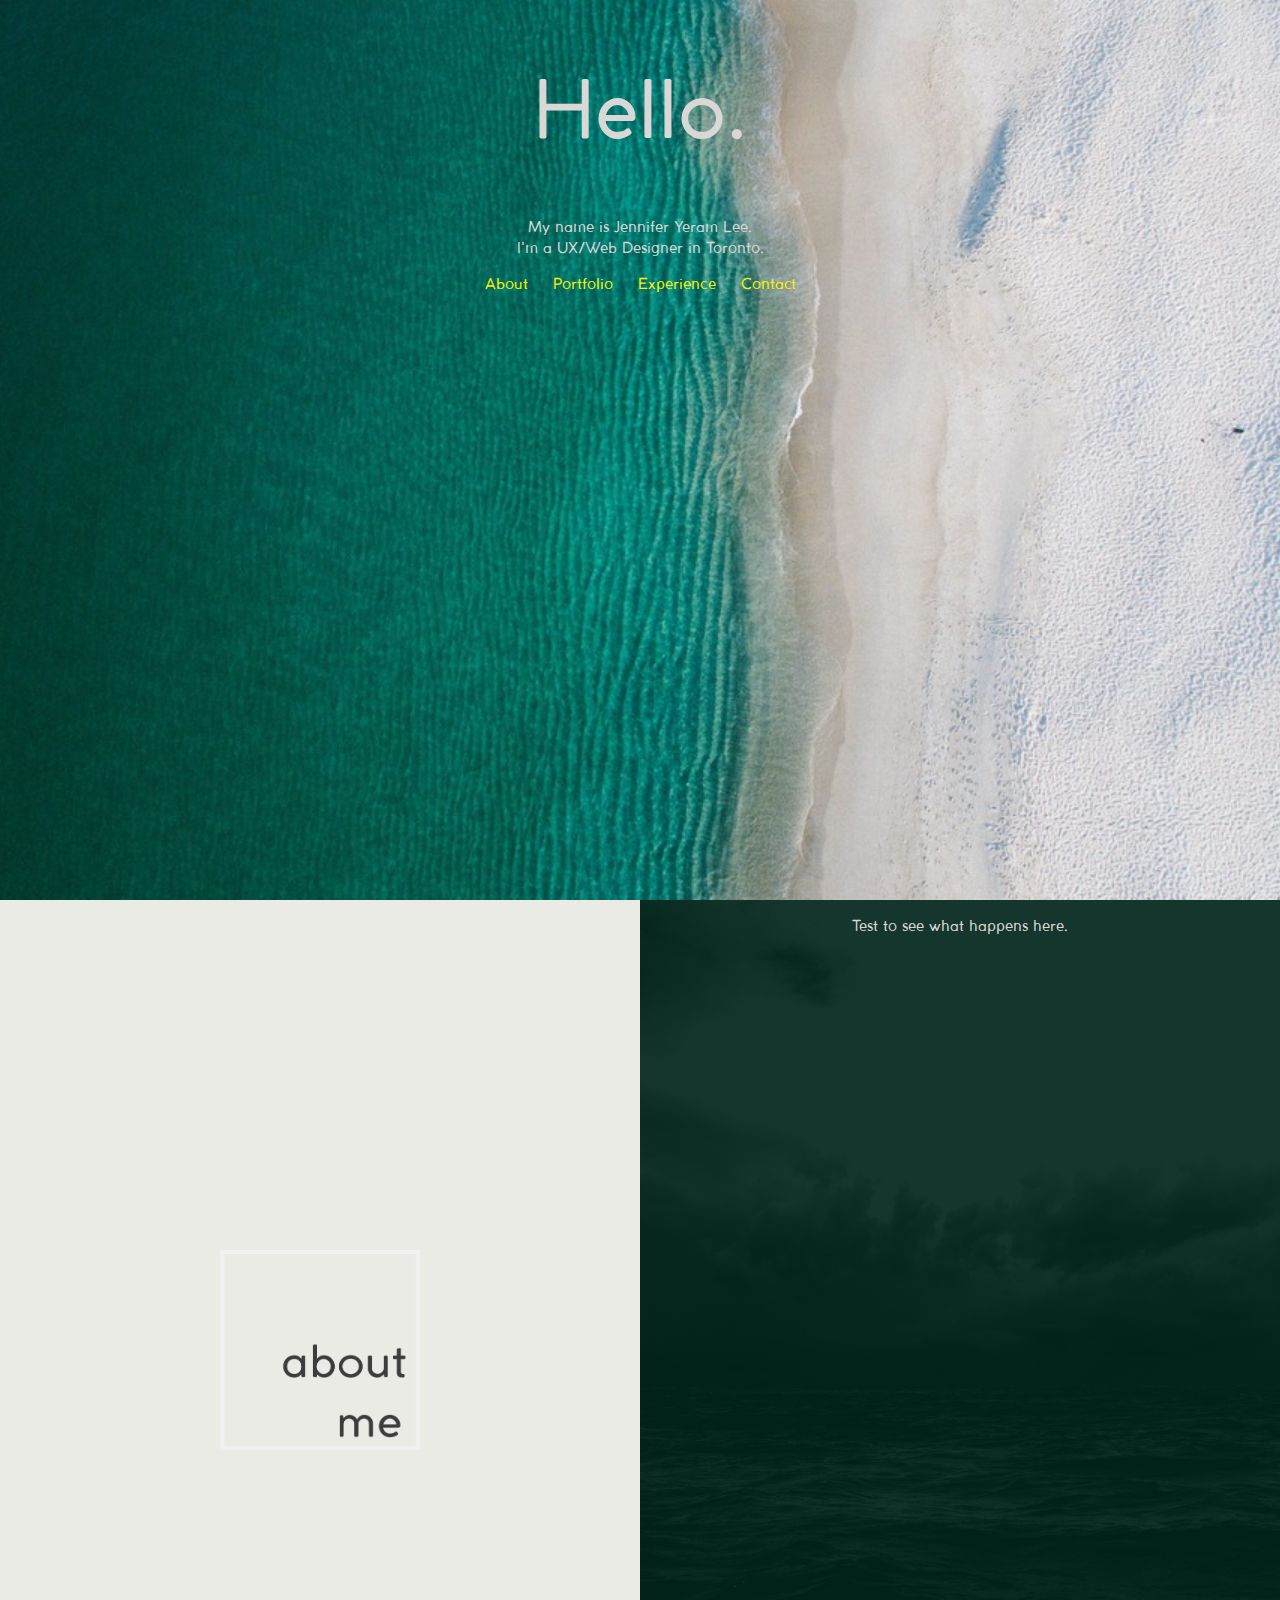
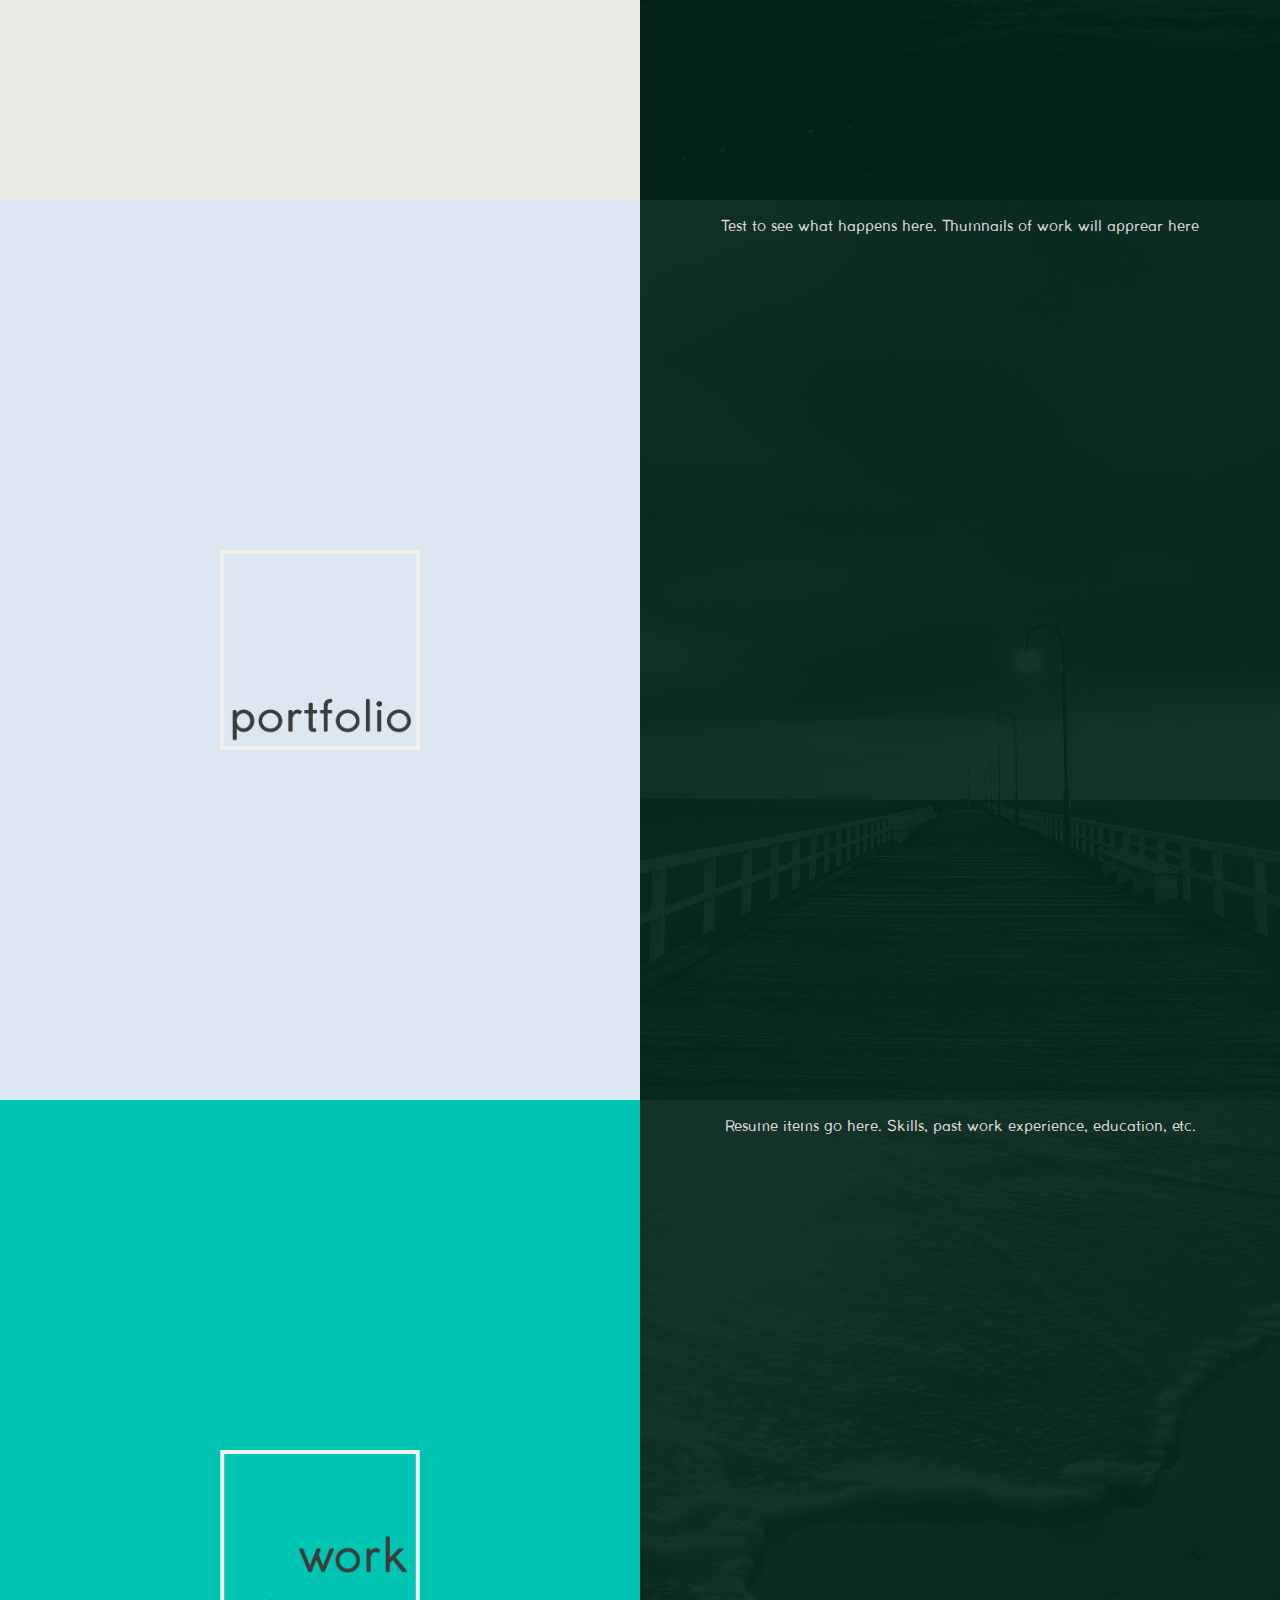
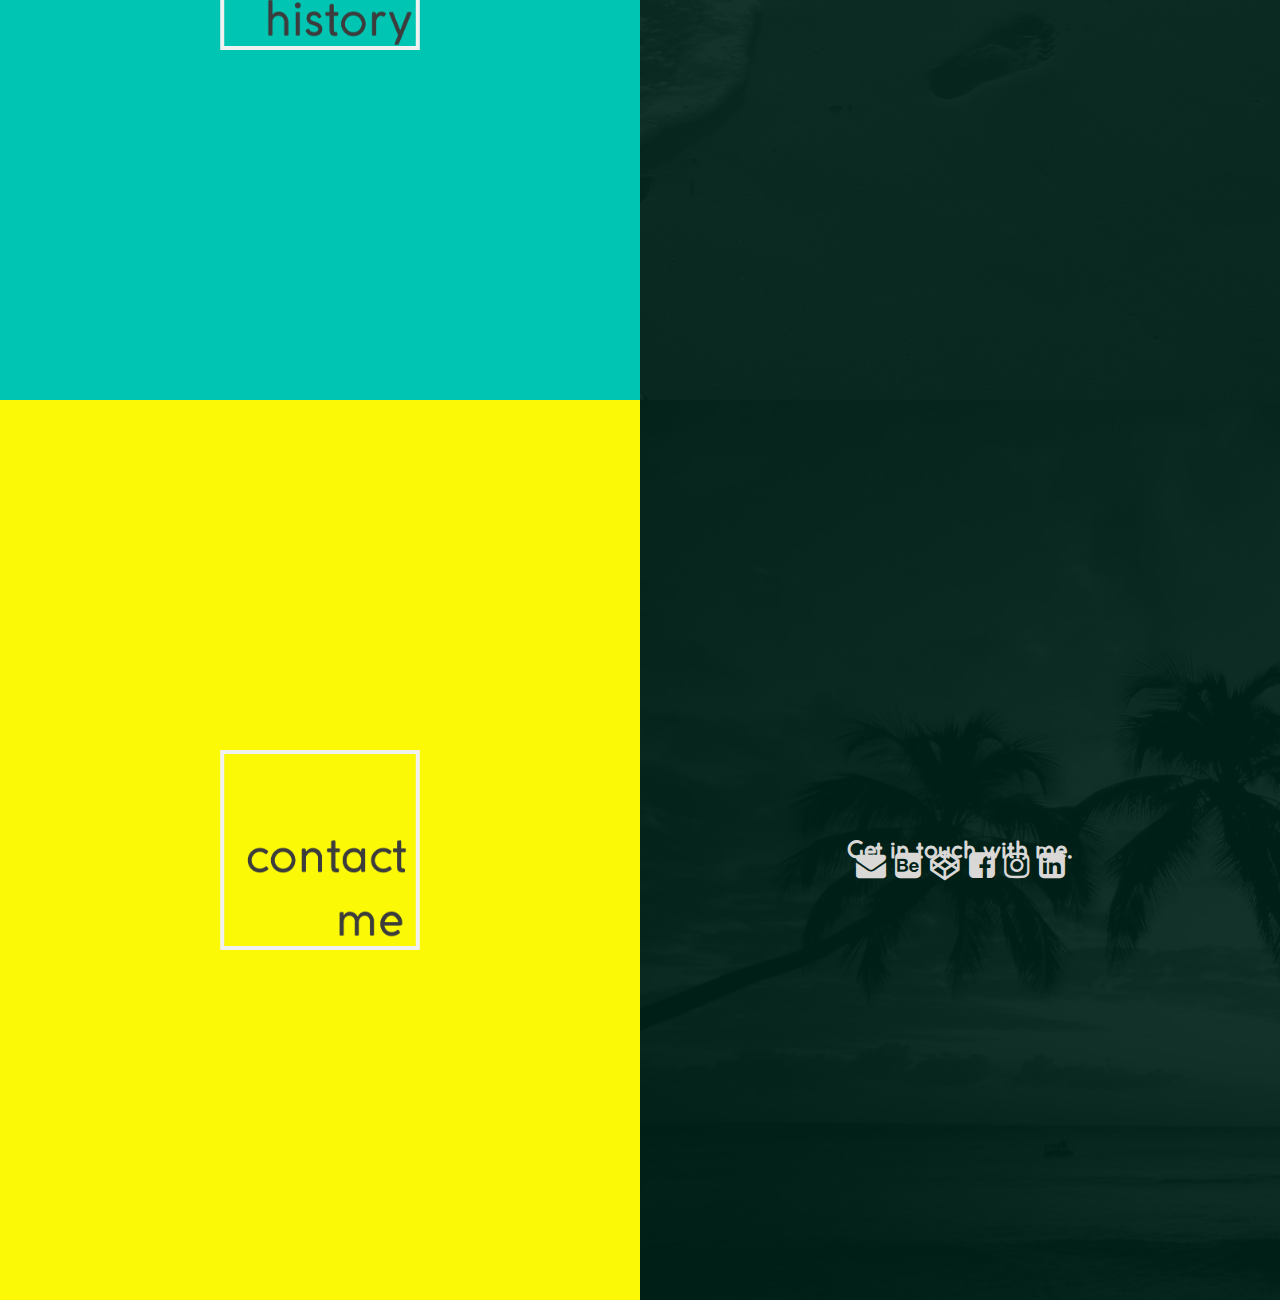
==== index.html @ c5062e8e "Merge pull request #1 from jenniferyrlee/update_header_text" ====
<!DOCTYPE html>
<html>
<head>
  <meta charset="utf-8">
  <title>Jennifer Y Lee</title>
  <link rel="stylesheet" type="text/css" href="CSS/pwcss.css">
  <link rel="stylesheet" href="https://cdnjs.cloudflare.com/ajax/libs/font-awesome/4.6.3/css/font-awesome.min.css">
</head>


<body>

<div id="mainscreen">
  <header>
    <div id="intro">
      <h1>Hello.</h1>
      <p> My name is Jennifer Yeram Lee.<br>
          I'm a UX/Web Designer in Toronto.</p>
    </div>
  </header>

  <nav id="main-nav">
   	<a href="#about-me">About</a>
   	<a href="#portfolio">Portfolio</a>
  	<a href="#experience">Experience</a>
  	<a href="#contact">Contact</a>
	</nav>
</div>



<div id="about-me">
	<div id="about-me-left">
    <div id="about-me-elements">
      <img id="aboutmetext" src="images/aboutme-text.png" alt="About Me">
      <!-- <img id="myprofile" src="images/test1.png" alt="My Profile Picture"> -->
    </div>
  </div>

  <div id="about-me-right">
    <p>Test to see what happens here.</p>
  </div>
</div>



<div id="portfolio">
	<div id="portfolio-left">
    <img id="portfoliotext" src="images/portfolio-text.png" alt="Portfolio">
  </div>

  <div id="portfolio-right">
    <p>Test to see what happens here. Thumnails of work will apprear here</p>
  </div>
</div>

<div id="experience">
  <div id="experience-left">
    <img id="experiencetext" src="images/experience-text.png" alt="Experience and Education">
  </div>

  <div id="experience-right">
    <p>Resume items go here. Skills, past work experience, education, etc.</p>
  </div>
</div>

<div id="contact">
	<div id="contact-left">
    <img id="contactmetext" src="images/contactme-text.png" alt="Get in touch with me.">
  </div>

  <div id="contact-right">
    <h2>Get in touch with me.</h2>
    <div id="contact-icons">
      <i class="fa fa-envelope"></i>
      <i class="fa fa-behance-square"></i>
      <i class="fa fa-codepen"></i>
      <i class="fa fa-facebook-square"></i>
      <i class="fa fa-instagram"></i>
      <i class="fa fa-linkedin-square"></i>
    </div>
  </div>
</div>



<footer>
</footer>




</body>

</html>
---- CSS/pwcss.css ----
@font-face {
font-family: "Coco Gothic Regular";
src: url("fonts/Coco-Gothic/Coco\ Gothic\ Regular.ttf") format("truetype");
font-weight: normal;
font-style: normal;
}


html {
  background-color: #003326;
  font-family: "Coco Gothic Regular", sans-serif;
  color: #d9d8d6;
  font-weight: normal;
  text-align: center;
  font-size: 15px;
}

html,body{ margin:0; padding:0; height:100%; width:100%; }


header h1 {
  font-size: 80px;
  font-weight: normal;
  color: #d9d8d6;
}

header p {
  color: #d9d8d6;
}



#mainscreen {
  height:100%;
  width:100%;
  overflow:hidden; /* or overflow:auto; if you want scrollbars */
  background-image: url("../images/aus.jpg");
  background-color: #DBDED7;
  background-position: bottom;
  background-size: cover;
}

#about-me {
  height:100%;
  width:100%;
  overflow:hidden; /* or overflow:auto; if you want scrollbars */
}

#portfolio {
  height:100%;
  width:100%;
  overflow:hidden; /* or overflow:auto; if you want scrollbars */
}

#experience {
  height:100%;
  width:100%;
  overflow:hidden; /* or overflow:auto; if you want scrollbars */
}

#contact {
  height:100%;
  width:100%;
  overflow:hidden; /* or overflow:auto; if you want scrollbars */
}


/*navigation bar*/
.main-nav{
padding-top: 10px;
}

a {
    color: #f7f304;
    text-decoration: none;
    padding: 10px;
}

a:hover {
     color: #f7f304;
     text-decoration:none;
     text-shadow: 2px 2px 5px #FFF;
     cursor:pointer;
}
/*end navigatin bar*/


#about-me-left {
  float: left;
  height:100%;
  width: 50%;
  vertical-align: middle;
  text-align: center;
  background-color: #EBEBE6;
  position: relative;
}

#about-me-left h1 {
  vertical-align: middle;
  text-align: center;
  margin-top: 35%;
}


#aboutmetext {
  width:200px;
  height:200px;
  top:50%;
  left:50%;
  margin-top:-100px;
  margin-left:-100px;
  position:absolute;
}


#about-me-right {
  float: right;
  height:100%;
  width: 50%;
  vertical-align: middle;
  background-image: url("../images/waterandclouds-dark.png");
  background-size: cover;
  background-position: center;

}

#portfolio-left {
  float: left;
  height:100%;
  width: 50%;
  vertical-align: middle;
  text-align: center;
  background-color: #DCE7F1;
  position: relative;
}

#portfoliotext {
  width:200px;
  height:200px;
  position: absolute;
  top:50%;
  left:50%;
  margin-top: -100px;
  margin-left:-100px;
}

#portfolio-right {
  float: right;
  height:100%;
  width: 50%;
  vertical-align: middle;
  background-image: url("../images/walk-dark.png");
  background-size: cover;
  background-position: center;
}

#experience-left {
  float: left;
  height:100%;
  width: 50%;
  vertical-align: middle;
  text-align: center;
  background-color: #00C5B3;
  position: relative;
}

#experiencetext {
  width:200px;
  height:200px;
  position: absolute;
  top:50%;
  left:50%;
  margin-top: -100px;
  margin-left:-100px;
}

#experience-right {
  float: right;
  height:100%;
  width: 50%;
  vertical-align: middle;
  background-image: url("../images/footprint-dark.png");
  background-size: cover;
  background-position: center;
}


#contact-left {
  float: left;
  height:100%;
  width: 50%;
  vertical-align: middle;
  text-align: center;
  background-color: #FBF906;
  position: relative;
}


#contactmetext {
  width:200px;
  height:200px;
  position: absolute;
  top:50%;
  left:50%;
  margin-top: -100px;
  margin-left:-100px;
}


#contact-right {
  float: right;
  height:100%;
  width: 50%;
  text-align: center;
  display: flex;
  align-items: center;
  justify-content: center;
  background-image: url("../images/palmtrees-dark.png");
  background-size: cover;
}


#contact-icons {
  font-size:30px;
  position: absolute;
  margin-top: 30px;
}


/* Wave Picture Theme: Color Palette: #AEEBF9, #CCF2F0, #F8FCE2, #FCE5CD, #FEC593, #DCDEFB*/

ul#contactinfo{
  list-style-type: none;
}




/*light beige/grey
#d9d8d6

Teal / green
#009081

baby grey blue
#9db5cb
#90a6c0

dark green

#003326
darker green
00251B

Yellow
#f7f304



After overlay
#004B35
#00C5B3
#DCE7F1
#EBEBE6
#FBF906


Off white
F1F1F1
*/
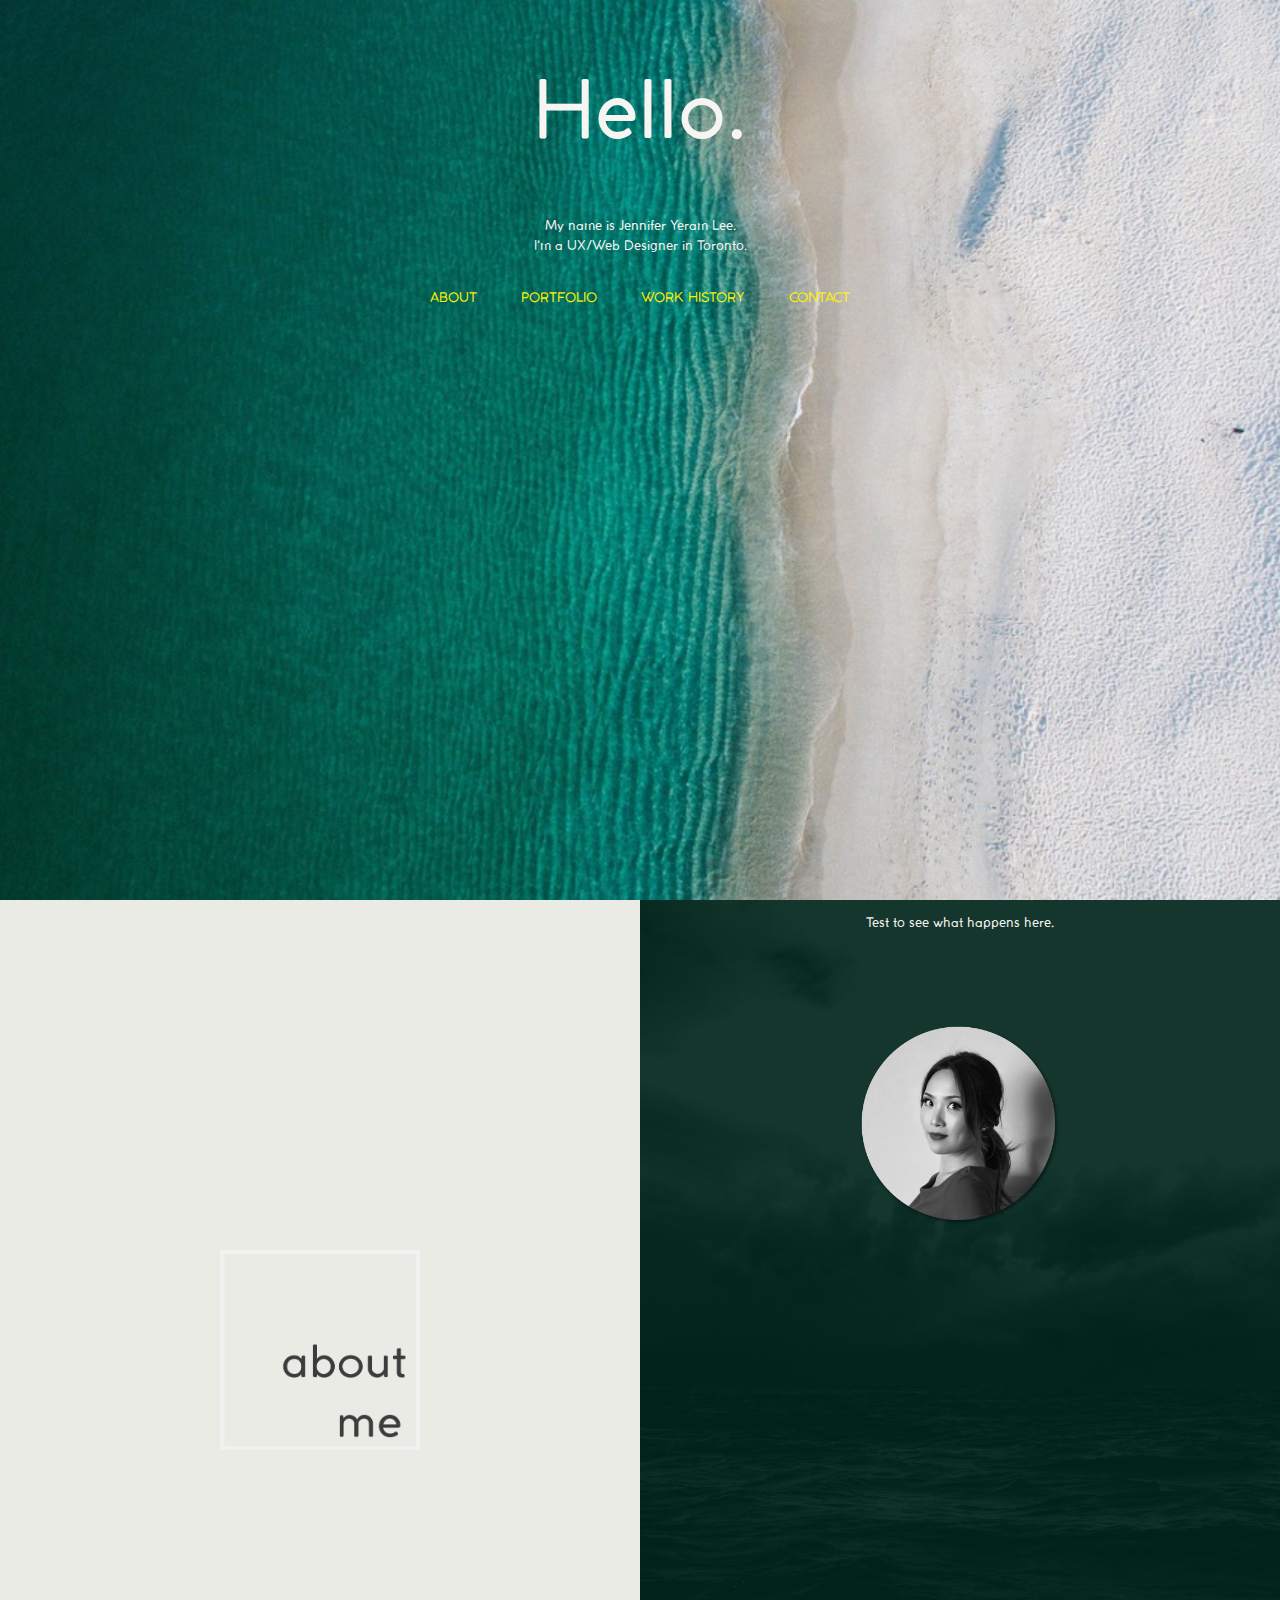
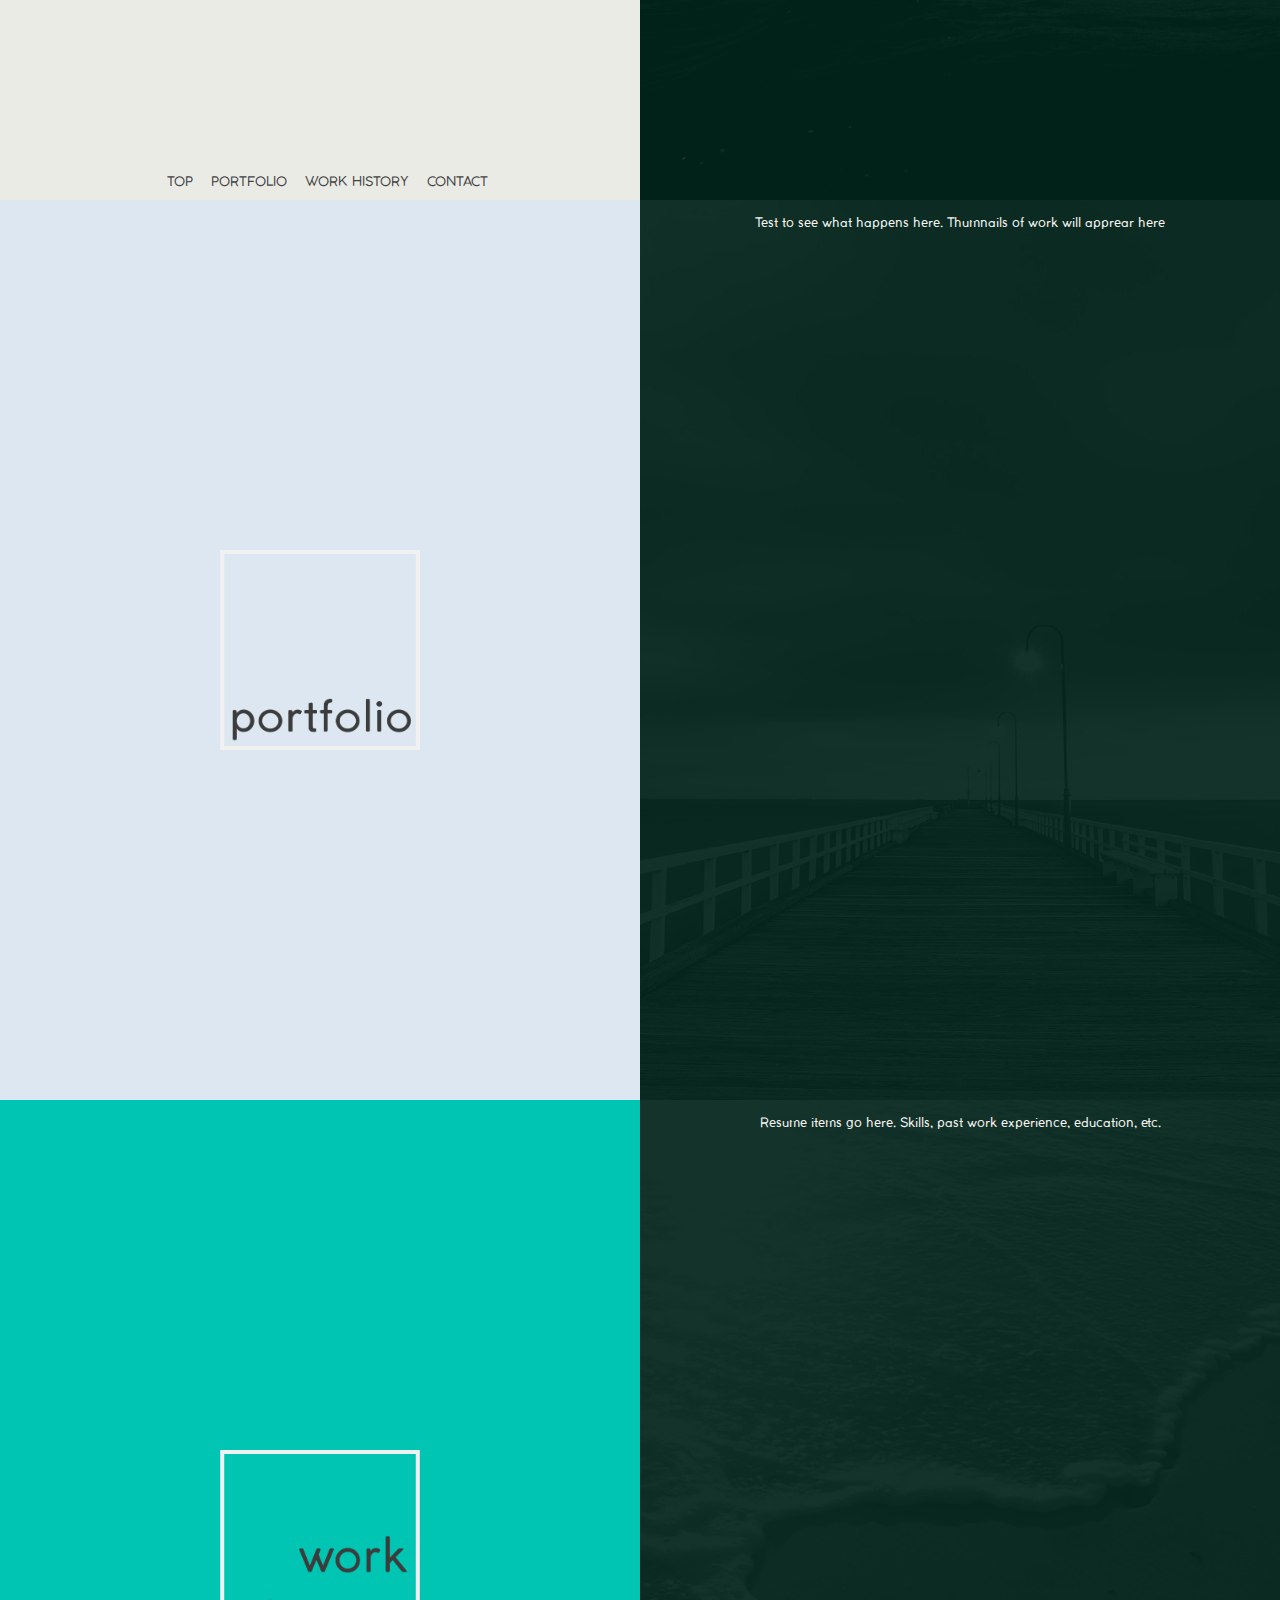
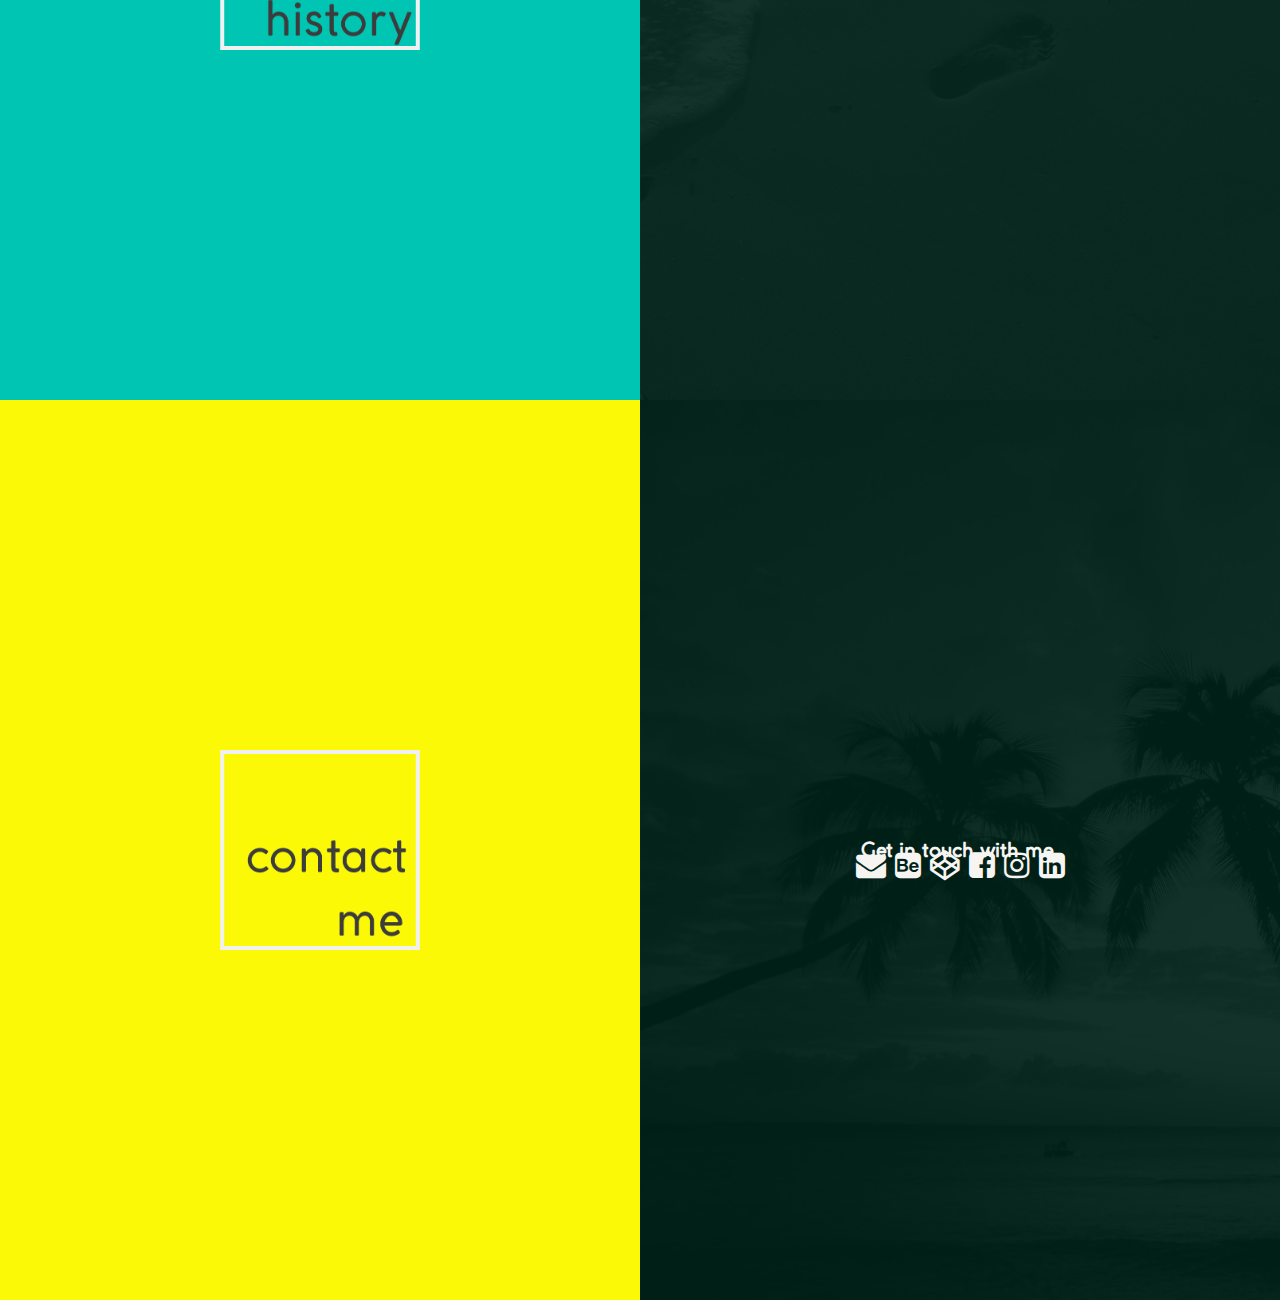
==== commit 599e2cce: "redesigned nabber and some other changes" ====
--- a/index.html
+++ b/index.html
@@ -19,11 +19,11 @@
     </div>
   </header>
 
-  <nav id="main-nav">
-   	<a href="#about-me">About</a>
-   	<a href="#portfolio">Portfolio</a>
-  	<a href="#experience">Experience</a>
-  	<a href="#contact">Contact</a>
+  <nav>
+   	<a class="main-nav" href="#about-me">ABOUT</a>
+   	<a class="main-nav" href="#portfolio">PORTFOLIO</a>
+  	<a class="main-nav" href="#experience">WORK HISTORY</a>
+  	<a class="main-nav" href="#contact">CONTACT</a>
 	</nav>
 </div>
 
@@ -31,14 +31,20 @@
 
 <div id="about-me">
 	<div id="about-me-left">
-    <div id="about-me-elements">
       <img id="aboutmetext" src="images/aboutme-text.png" alt="About Me">
-      <!-- <img id="myprofile" src="images/test1.png" alt="My Profile Picture"> -->
-    </div>
-  </div>
+      <nav class="second-nav">
+        <a class="bottom-nav" href="#mainscreen">TOP</a>
+        <a class="bottom-nav" href="#portfolio">PORTFOLIO</a>
+        <a class="bottom-nav" href="#experience">WORK HISTORY</a>
+        <a class="bottom-nav" href="#contact">CONTACT</a>
+      </nav>
+
+   </div>
+
 
   <div id="about-me-right">
     <p>Test to see what happens here.</p>
+    <img id="myprofile" src="images/me-1.png" alt="My Profile Picture">
   </div>
 </div>
 
--- a/CSS/pwcss.css
+++ b/CSS/pwcss.css
@@ -9,10 +9,10 @@
 html {
   background-color: #003326;
   font-family: "Coco Gothic Regular", sans-serif;
-  color: #d9d8d6;
+  color: #f7f5f2; /*#d9d8d6;*/
   font-weight: normal;
   text-align: center;
-  font-size: 15px;
+  font-size: 13px;
 }
 
 html,body{ margin:0; padding:0; height:100%; width:100%; }
@@ -21,11 +21,13 @@
 header h1 {
   font-size: 80px;
   font-weight: normal;
-  color: #d9d8d6;
+  color: #f7f5f2;
 }
 
 header p {
-  color: #d9d8d6;
+  color: #f7f5f2;
+  line-height: 1.5;
+
 }
 
 
@@ -66,23 +68,73 @@
 
 
 /*navigation bar*/
-.main-nav{
-padding-top: 10px;
-}
-
-a {
-    color: #f7f304;
+
+.main-nav {
+    color: #fff200;
     text-decoration: none;
-    padding: 10px;
-}
-
-a:hover {
-     color: #f7f304;
-     text-decoration:none;
-     text-shadow: 2px 2px 5px #FFF;
-     cursor:pointer;
-}
+    padding: 20px;
+    display:inline-block;
+}
+
+.main-nav:after {
+  content: '';
+  display: block;
+  margin: auto;
+  height: 3px;
+  width: 0px;
+  background: transparent;
+  transition: width 0.5s, background-color 0.5s;
+}
+
+.main-nav:hover:after {
+    width: 100%;
+    background: #fff200;
+    text-decoration:none;
+ /*    text-shadow: 2px 2px 5px #FFF;
+     cursor:pointer;*/
+}
+
 /*end navigatin bar*/
+
+
+
+
+/*Bottom navigation bar*/
+
+.second-nav {
+  display: block;
+  position: absolute;
+  bottom: 0;
+  left:25%;
+  }
+
+
+.bottom-nav {
+    color: #424242;
+    text-decoration: none;
+    padding: 7px;
+    display:inline-block;
+}
+
+
+.bottom-nav:after {
+  content: '';
+  display: block;
+  margin: auto;
+  height: 3px;
+  width: 0px;
+  background: transparent;
+  transition: width 0.5s, background-color 0.5s;
+}
+
+.bottom-nav:hover:after {
+    width: 100%;
+    background: #424242;
+    text-decoration:none;
+}
+
+/*End of Bottom Nav Bar*/
+
 
 
 #about-me-left {
@@ -93,12 +145,6 @@
   text-align: center;
   background-color: #EBEBE6;
   position: relative;
-}
-
-#about-me-left h1 {
-  vertical-align: middle;
-  text-align: center;
-  margin-top: 35%;
 }
 
 
@@ -121,8 +167,20 @@
   background-image: url("../images/waterandclouds-dark.png");
   background-size: cover;
   background-position: center;
-
-}
+  position: relative;
+
+}
+
+#myprofile {
+  width: 200px;
+  height: 200px;
+  position: absolute;
+  top:25%;
+  left:50%;
+  margin-top: -100px;
+  margin-left:-100px;
+}
+
 
 #portfolio-left {
   float: left;
@@ -149,6 +207,7 @@
   height:100%;
   width: 50%;
   vertical-align: middle;
+  background-color:#EBEBE6;
   background-image: url("../images/walk-dark.png");
   background-size: cover;
   background-position: center;
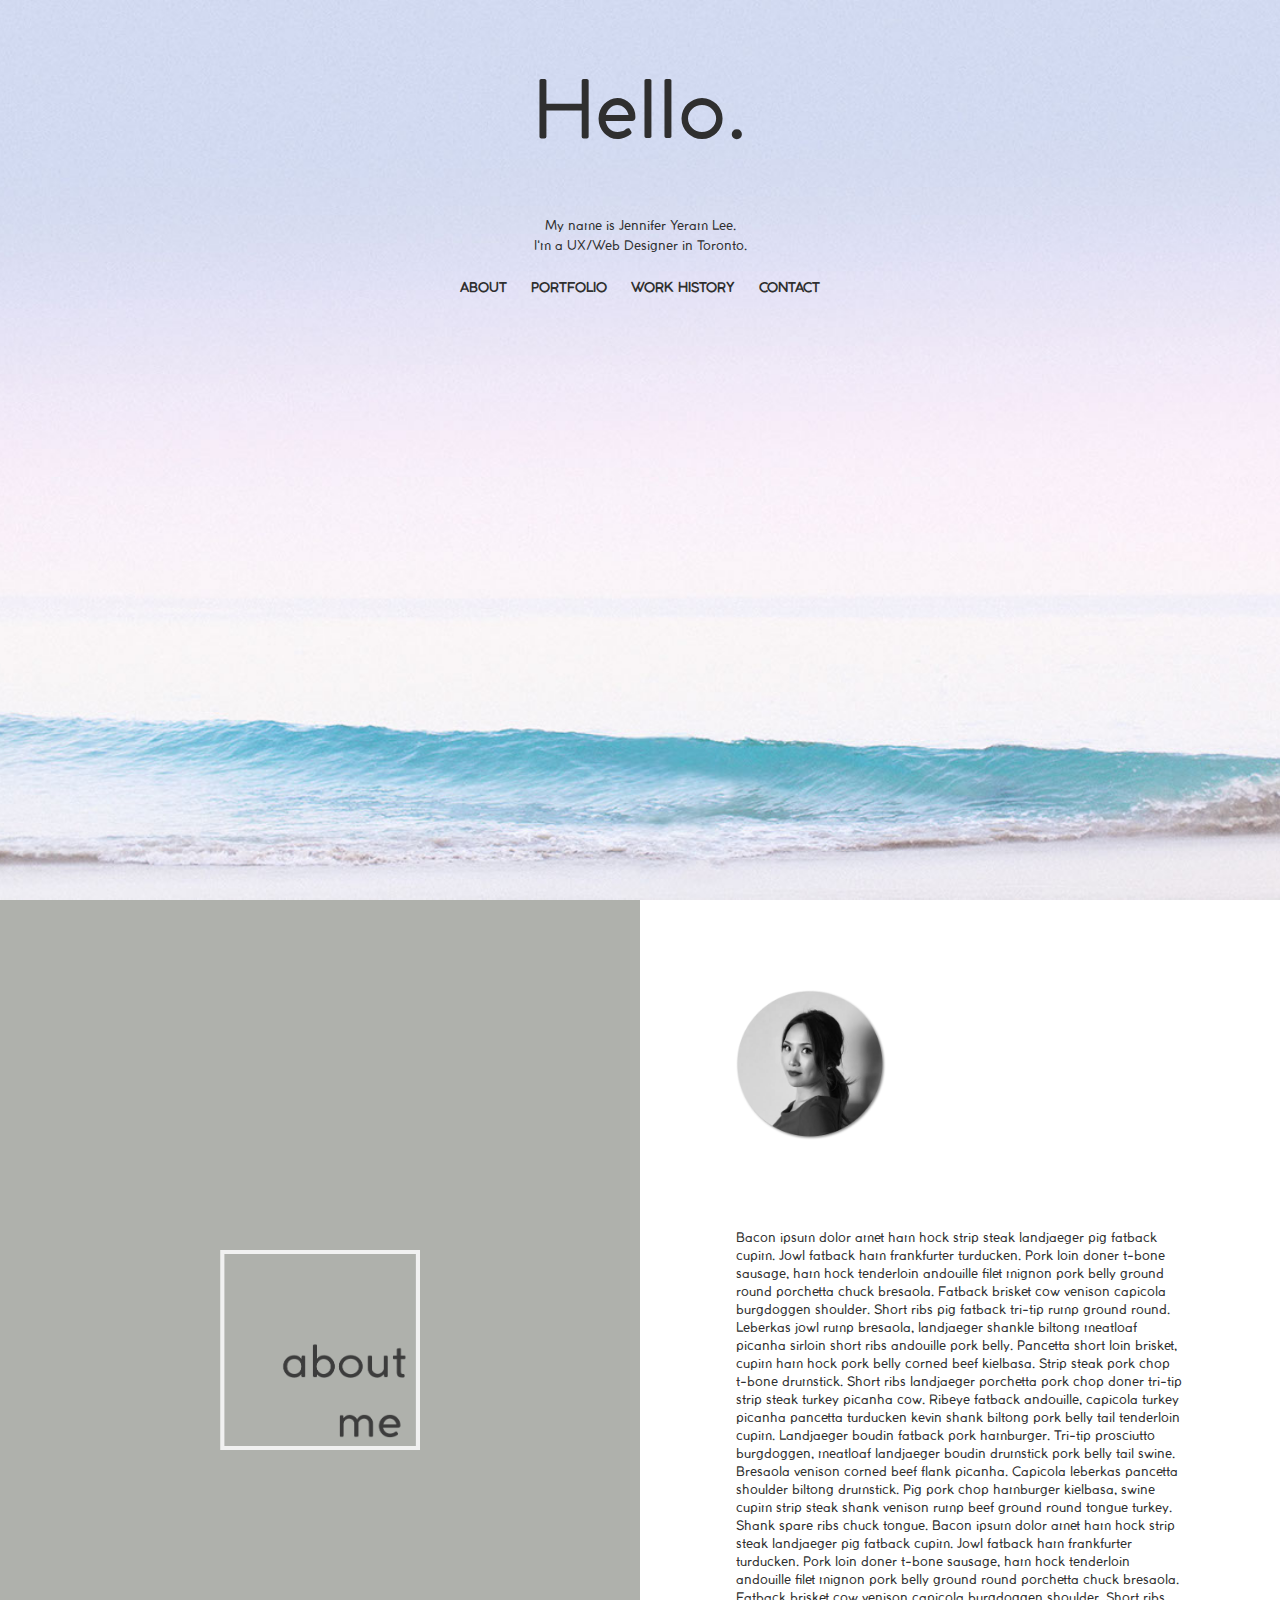
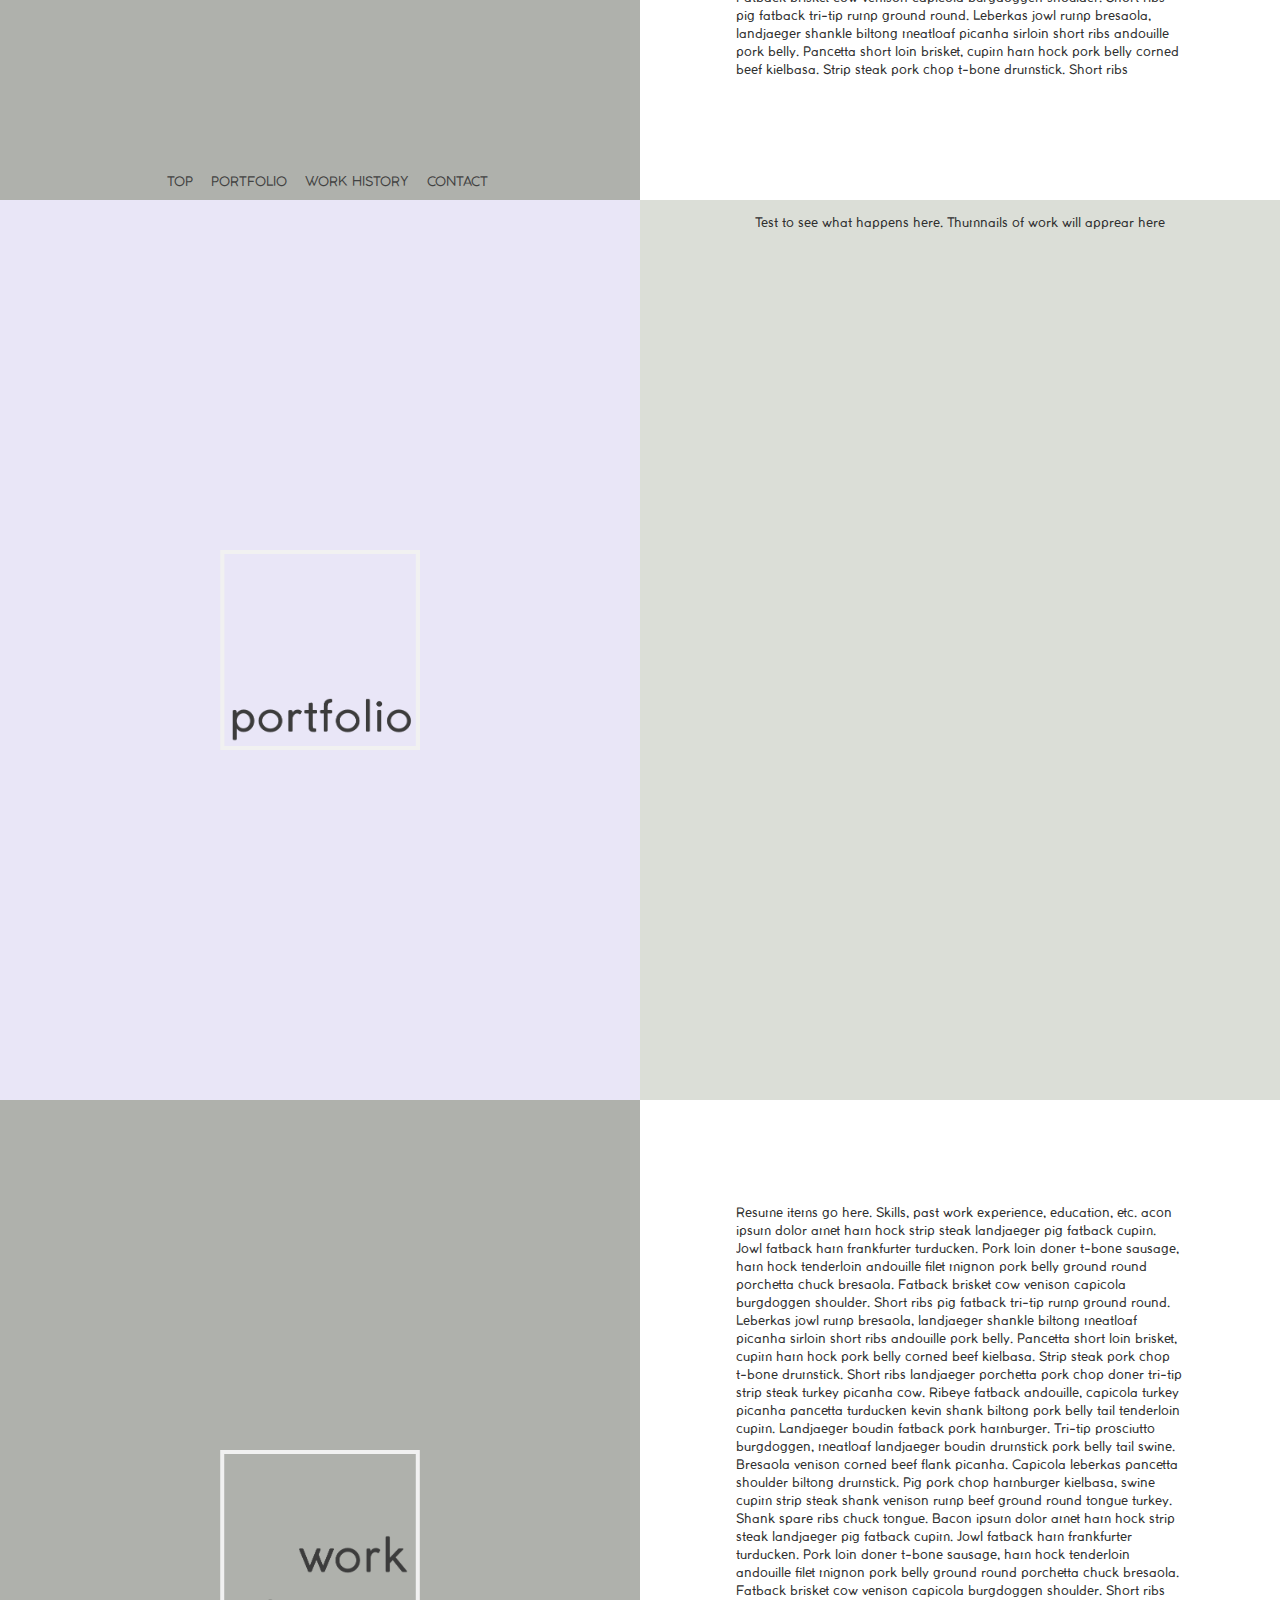
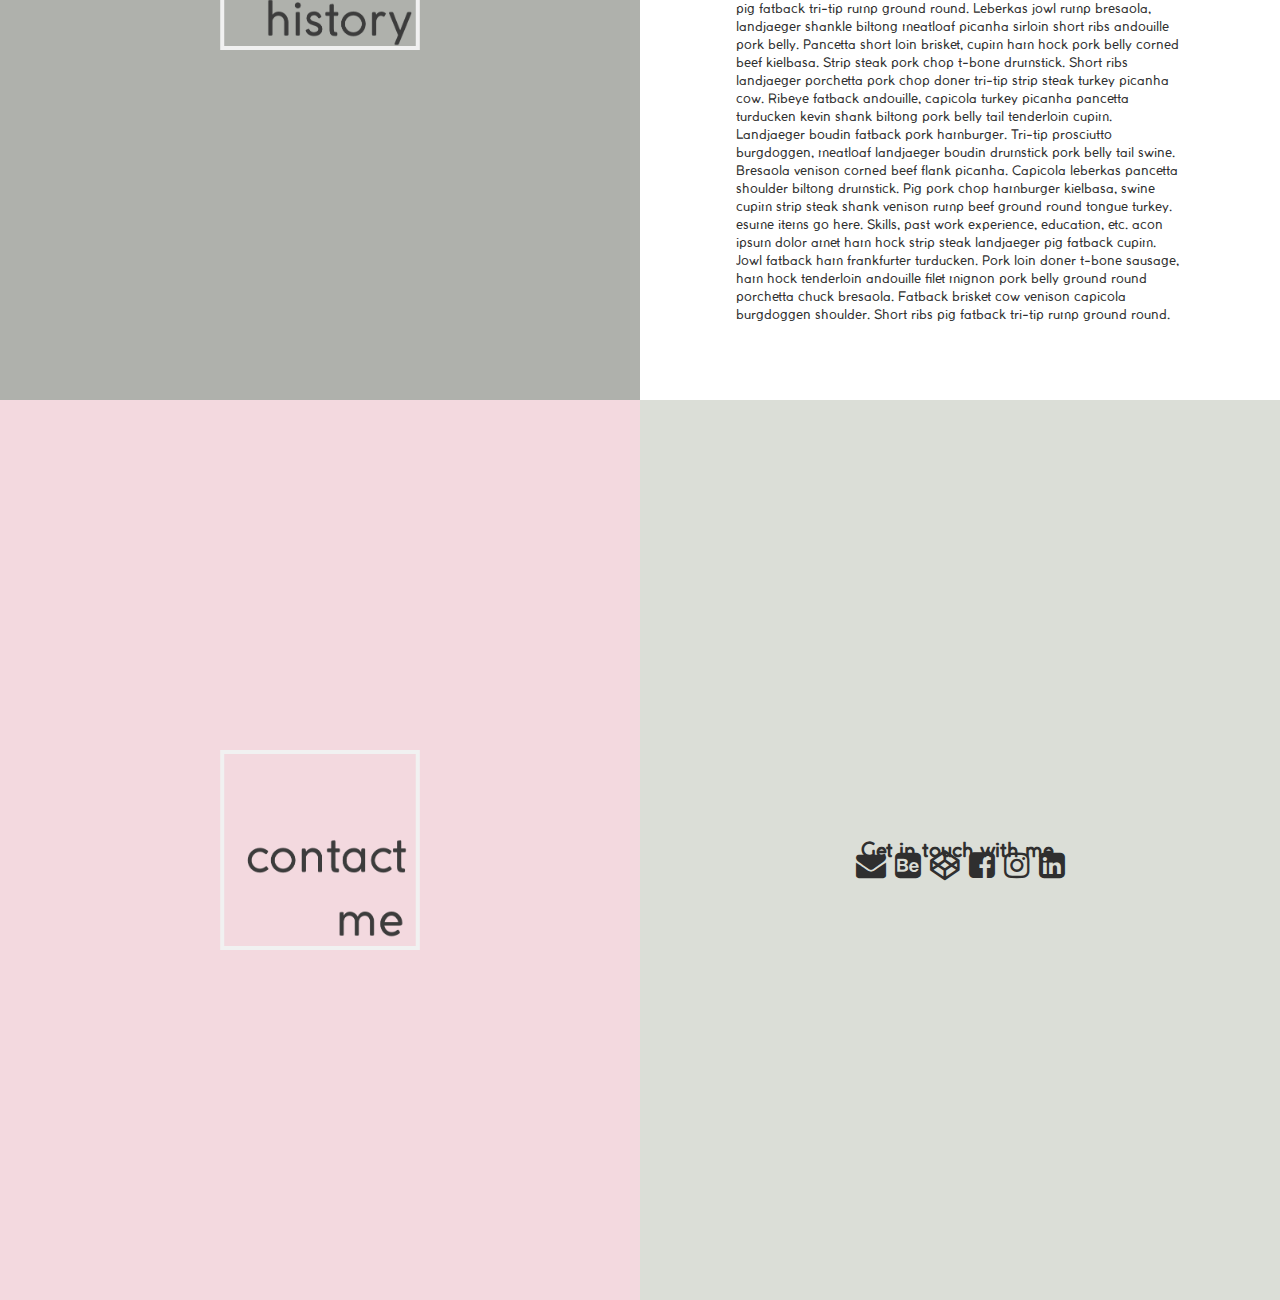
==== commit f2b7965c: "Merge pull request #2 from jenniferyrlee/update-background" ====
--- a/index.html
+++ b/index.html
@@ -43,8 +43,35 @@
 
 
   <div id="about-me-right">
-    <p>Test to see what happens here.</p>
     <img id="myprofile" src="images/me-1.png" alt="My Profile Picture">
+    <p>Bacon ipsum dolor amet ham hock strip steak landjaeger pig fatback cupim. Jowl fatback ham frankfurter turducken. Pork loin
+    doner t-bone sausage, ham hock tenderloin andouille filet mignon pork belly ground round porchetta chuck bresaola.
+    Fatback brisket cow venison capicola burgdoggen shoulder. Short ribs pig fatback tri-tip rump ground round.
+    Leberkas jowl rump bresaola, landjaeger shankle biltong meatloaf picanha sirloin short ribs andouille pork belly.
+    Pancetta short loin brisket, cupim ham hock pork belly corned beef kielbasa. Strip steak pork chop t-bone drumstick.
+    Short ribs landjaeger porchetta pork chop doner tri-tip strip steak turkey picanha cow. Ribeye fatback andouille, capicola turkey
+    picanha pancetta turducken kevin shank biltong pork belly tail tenderloin cupim. Landjaeger boudin fatback pork hamburger.
+    Tri-tip prosciutto burgdoggen, meatloaf landjaeger boudin drumstick pork belly tail swine. Bresaola venison corned beef flank picanha.
+    Capicola leberkas pancetta shoulder biltong drumstick. Pig pork chop hamburger kielbasa, swine cupim strip steak shank venison rump
+    beef ground round tongue turkey. Shank spare ribs chuck tongue. Bacon ipsum dolor amet ham hock strip steak landjaeger pig fatback cupim. Jowl fatback ham frankfurter turducken. Pork loin
+    doner t-bone sausage, ham hock tenderloin andouille filet mignon pork belly ground round porchetta chuck bresaola.
+    Fatback brisket cow venison capicola burgdoggen shoulder. Short ribs pig fatback tri-tip rump ground round.
+    Leberkas jowl rump bresaola, landjaeger shankle biltong meatloaf picanha sirloin short ribs andouille pork belly.
+    Pancetta short loin brisket, cupim ham hock pork belly corned beef kielbasa. Strip steak pork chop t-bone drumstick.
+    Short ribs landjaeger porchetta pork chop doner tri-tip strip steak turkey picanha cow. Ribeye fatback andouille, capicola turkey
+    picanha pancetta turducken kevin shank biltong pork belly tail tenderloin cupim. Landjaeger boudin fatback pork hamburger.
+    Tri-tip prosciutto burgdoggen, meatloaf landjaeger boudin drumstick pork belly tail swine. Bresaola venison corned beef flank picanha.
+    Capicola leberkas pancetta shoulder biltong drumstick. Pig pork chop hamburger kielbasa, swine cupim strip steak shank venison rump
+    beef ground round tongue turkey. Shank spare ribs chuck tongue. acon ipsum dolor amet ham hock strip steak landjaeger pig fatback cupim. Jowl fatback ham frankfurter turducken. Pork loin
+    doner t-bone sausage, ham hock tenderloin andouille filet mignon pork belly ground round porchetta chuck bresaola.
+    Fatback brisket cow venison capicola burgdoggen shoulder. Short ribs pig fatback tri-tip rump ground round.
+    Leberkas jowl rump bresaola, landjaeger shankle biltong meatloaf picanha sirloin short ribs andouille pork belly.
+    Pancetta short loin brisket, cupim ham hock pork belly corned beef kielbasa. Strip steak pork chop t-bone drumstick.
+    Short ribs landjaeger porchetta pork chop doner tri-tip strip steak turkey picanha cow. Ribeye fatback andouille, capicola turkey
+    picanha pancetta turducken kevin shank biltong pork belly tail tenderloin cupim. Landjaeger boudin fatback pork hamburger.
+    Tri-tip prosciutto burgdoggen, meatloaf landjaeger boudin drumstick pork belly tail swine. Bresaola venison corned beef flank picanha.
+    Capicola leberkas pancetta shoulder biltong drumstick. Pig pork chop hamburger kielbasa, swine cupim strip steak shank venison rump
+    beef ground round tongue turkey. Shank spare ribs chuck tongue.</p>
   </div>
 </div>
 
@@ -66,7 +93,45 @@
   </div>
 
   <div id="experience-right">
-    <p>Resume items go here. Skills, past work experience, education, etc.</p>
+    <p>Resume items go here. Skills, past work experience, education, etc.
+    acon ipsum dolor amet ham hock strip steak landjaeger pig fatback cupim. Jowl fatback ham frankfurter turducken. Pork loin
+    doner t-bone sausage, ham hock tenderloin andouille filet mignon pork belly ground round porchetta chuck bresaola.
+    Fatback brisket cow venison capicola burgdoggen shoulder. Short ribs pig fatback tri-tip rump ground round.
+    Leberkas jowl rump bresaola, landjaeger shankle biltong meatloaf picanha sirloin short ribs andouille pork belly.
+    Pancetta short loin brisket, cupim ham hock pork belly corned beef kielbasa. Strip steak pork chop t-bone drumstick.
+    Short ribs landjaeger porchetta pork chop doner tri-tip strip steak turkey picanha cow. Ribeye fatback andouille, capicola turkey
+    picanha pancetta turducken kevin shank biltong pork belly tail tenderloin cupim. Landjaeger boudin fatback pork hamburger.
+    Tri-tip prosciutto burgdoggen, meatloaf landjaeger boudin drumstick pork belly tail swine. Bresaola venison corned beef flank picanha.
+    Capicola leberkas pancetta shoulder biltong drumstick. Pig pork chop hamburger kielbasa, swine cupim strip steak shank venison rump
+    beef ground round tongue turkey. Shank spare ribs chuck tongue. Bacon ipsum dolor amet ham hock strip steak landjaeger pig fatback cupim. Jowl fatback ham frankfurter turducken. Pork loin
+    doner t-bone sausage, ham hock tenderloin andouille filet mignon pork belly ground round porchetta chuck bresaola.
+    Fatback brisket cow venison capicola burgdoggen shoulder. Short ribs pig fatback tri-tip rump ground round.
+    Leberkas jowl rump bresaola, landjaeger shankle biltong meatloaf picanha sirloin short ribs andouille pork belly.
+    Pancetta short loin brisket, cupim ham hock pork belly corned beef kielbasa. Strip steak pork chop t-bone drumstick.
+    Short ribs landjaeger porchetta pork chop doner tri-tip strip steak turkey picanha cow. Ribeye fatback andouille, capicola turkey
+    picanha pancetta turducken kevin shank biltong pork belly tail tenderloin cupim. Landjaeger boudin fatback pork hamburger.
+    Tri-tip prosciutto burgdoggen, meatloaf landjaeger boudin drumstick pork belly tail swine. Bresaola venison corned beef flank picanha.
+    Capicola leberkas pancetta shoulder biltong drumstick. Pig pork chop hamburger kielbasa, swine cupim strip steak shank venison rump
+    beef ground round tongue turkey. esume items go here. Skills, past work experience, education, etc.
+    acon ipsum dolor amet ham hock strip steak landjaeger pig fatback cupim. Jowl fatback ham frankfurter turducken. Pork loin
+    doner t-bone sausage, ham hock tenderloin andouille filet mignon pork belly ground round porchetta chuck bresaola.
+    Fatback brisket cow venison capicola burgdoggen shoulder. Short ribs pig fatback tri-tip rump ground round.
+    Leberkas jowl rump bresaola, landjaeger shankle biltong meatloaf picanha sirloin short ribs andouille pork belly.
+    Pancetta short loin brisket, cupim ham hock pork belly corned beef kielbasa. Strip steak pork chop t-bone drumstick.
+    Short ribs landjaeger porchetta pork chop doner tri-tip strip steak turkey picanha cow. Ribeye fatback andouille, capicola turkey
+    picanha pancetta turducken kevin shank biltong pork belly tail tenderloin cupim. Landjaeger boudin fatback pork hamburger.
+    Tri-tip prosciutto burgdoggen, meatloaf landjaeger boudin drumstick pork belly tail swine. Bresaola venison corned beef flank picanha.
+    Capicola leberkas pancetta shoulder biltong drumstick. Pig pork chop hamburger kielbasa, swine cupim strip steak shank venison rump
+    beef ground round tongue turkey. Shank spare ribs chuck tongue. Bacon ipsum dolor amet ham hock strip steak landjaeger pig fatback cupim. Jowl fatback ham frankfurter turducken. Pork loin
+    doner t-bone sausage, ham hock tenderloin andouille filet mignon pork belly ground round porchetta chuck bresaola.
+    Fatback brisket cow venison capicola burgdoggen shoulder. Short ribs pig fatback tri-tip rump ground round.
+    Leberkas jowl rump bresaola, landjaeger shankle biltong meatloaf picanha sirloin short ribs andouille pork belly.
+    Pancetta short loin brisket, cupim ham hock pork belly corned beef kielbasa. Strip steak pork chop t-bone drumstick.
+    Short ribs landjaeger porchetta pork chop doner tri-tip strip steak turkey picanha cow. Ribeye fatback andouille, capicola turkey
+    picanha pancetta turducken kevin shank biltong pork belly tail tenderloin cupim. Landjaeger boudin fatback pork hamburger.
+    Tri-tip prosciutto burgdoggen, meatloaf landjaeger boudin drumstick pork belly tail swine. Bresaola venison corned beef flank picanha.
+    Capicola leberkas pancetta shoulder biltong drumstick. Pig pork chop hamburger kielbasa, swine cupim strip steak shank venison rump
+    beef ground round tongue turkey</p>
   </div>
 </div>
 
--- a/CSS/pwcss.css
+++ b/CSS/pwcss.css
@@ -7,12 +7,18 @@
 
 
 html {
-  background-color: #003326;
+  background-color: #FFF;
   font-family: "Coco Gothic Regular", sans-serif;
-  color: #f7f5f2; /*#d9d8d6;*/
+  color: #2F2F2F; /*#d9d8d6;*/
   font-weight: normal;
   text-align: center;
   font-size: 13px;
+  background-image: url("../images/wave.jpg");
+  background-color: #DBDED7;
+  background-position: bottom;
+  background-size: cover;
+  background-repeat: no-repeat;
+  background-attachment: fixed;
 }
 
 html,body{ margin:0; padding:0; height:100%; width:100%; }
@@ -21,11 +27,11 @@
 header h1 {
   font-size: 80px;
   font-weight: normal;
-  color: #f7f5f2;
+  color: #2F2F2F;
 }
 
 header p {
-  color: #f7f5f2;
+  color: #2F2F2F;
   line-height: 1.5;
 
 }
@@ -36,10 +42,13 @@
   height:100%;
   width:100%;
   overflow:hidden; /* or overflow:auto; if you want scrollbars */
-  background-image: url("../images/aus.jpg");
+  /* if I want to use the wave image only for the main landing page.
+  background-image: url("../images/wave.jpg");
   background-color: #DBDED7;
   background-position: bottom;
   background-size: cover;
+  background-repeat: no-repeat;
+  background-attachment: fixed;*/
 }
 
 #about-me {
@@ -70,9 +79,10 @@
 /*navigation bar*/
 
 .main-nav {
-    color: #fff200;
+    color: #2F2F2F;
     text-decoration: none;
-    padding: 20px;
+    padding: 10px;
+    font-weight: bold;
     display:inline-block;
 }
 
@@ -88,7 +98,7 @@
 
 .main-nav:hover:after {
     width: 100%;
-    background: #fff200;
+    background: #F7CCD6;
     text-decoration:none;
  /*    text-shadow: 2px 2px 5px #FFF;
      cursor:pointer;*/
@@ -143,7 +153,7 @@
   width: 50%;
   vertical-align: middle;
   text-align: center;
-  background-color: #EBEBE6;
+  background-color: rgba(0,0,0,0.2);
   position: relative;
 }
 
@@ -164,23 +174,27 @@
   height:100%;
   width: 50%;
   vertical-align: middle;
-  background-image: url("../images/waterandclouds-dark.png");
-  background-size: cover;
-  background-position: center;
-  position: relative;
-
+  background-color: #FFF;
+  position: relative;
 }
 
 #myprofile {
-  width: 200px;
-  height: 200px;
-  position: absolute;
-  top:25%;
-  left:50%;
-  margin-top: -100px;
-  margin-left:-100px;
-}
-
+  width: 150px;
+  height: 150px;
+  position: absolute;
+  top:10%;
+  left:15%;
+}
+
+#about-me-right p{
+  position: absolute;
+  top: 35%;
+  left:15%;
+  text-align: left;
+  overflow: auto;
+  height: 50%;
+  width: 70%;
+}
 
 #portfolio-left {
   float: left;
@@ -188,7 +202,7 @@
   width: 50%;
   vertical-align: middle;
   text-align: center;
-  background-color: #DCE7F1;
+  background-color: #e9e6f7;
   position: relative;
 }
 
@@ -207,11 +221,9 @@
   height:100%;
   width: 50%;
   vertical-align: middle;
-  background-color:#EBEBE6;
-  background-image: url("../images/walk-dark.png");
-  background-size: cover;
-  background-position: center;
-}
+  position: relative;
+}
+
 
 #experience-left {
   float: left;
@@ -219,7 +231,7 @@
   width: 50%;
   vertical-align: middle;
   text-align: center;
-  background-color: #00C5B3;
+  background-color: rgba(0,0,0,0.2);
   position: relative;
 }
 
@@ -238,11 +250,19 @@
   height:100%;
   width: 50%;
   vertical-align: middle;
-  background-image: url("../images/footprint-dark.png");
-  background-size: cover;
-  background-position: center;
-}
-
+  background-color: #FFF;
+  position: relative;
+}
+
+#experience-right p{
+  position: absolute;
+  top: 10%;
+  left: 15%;
+  text-align: left;
+  overflow: auto;
+  height: 80%;
+  width: 70%;
+}
 
 #contact-left {
   float: left;
@@ -250,7 +270,7 @@
   width: 50%;
   vertical-align: middle;
   text-align: center;
-  background-color: #FBF906;
+  background-color: #F3D9DF;
   position: relative;
 }
 
@@ -274,8 +294,6 @@
   display: flex;
   align-items: center;
   justify-content: center;
-  background-image: url("../images/palmtrees-dark.png");
-  background-size: cover;
 }
 
 
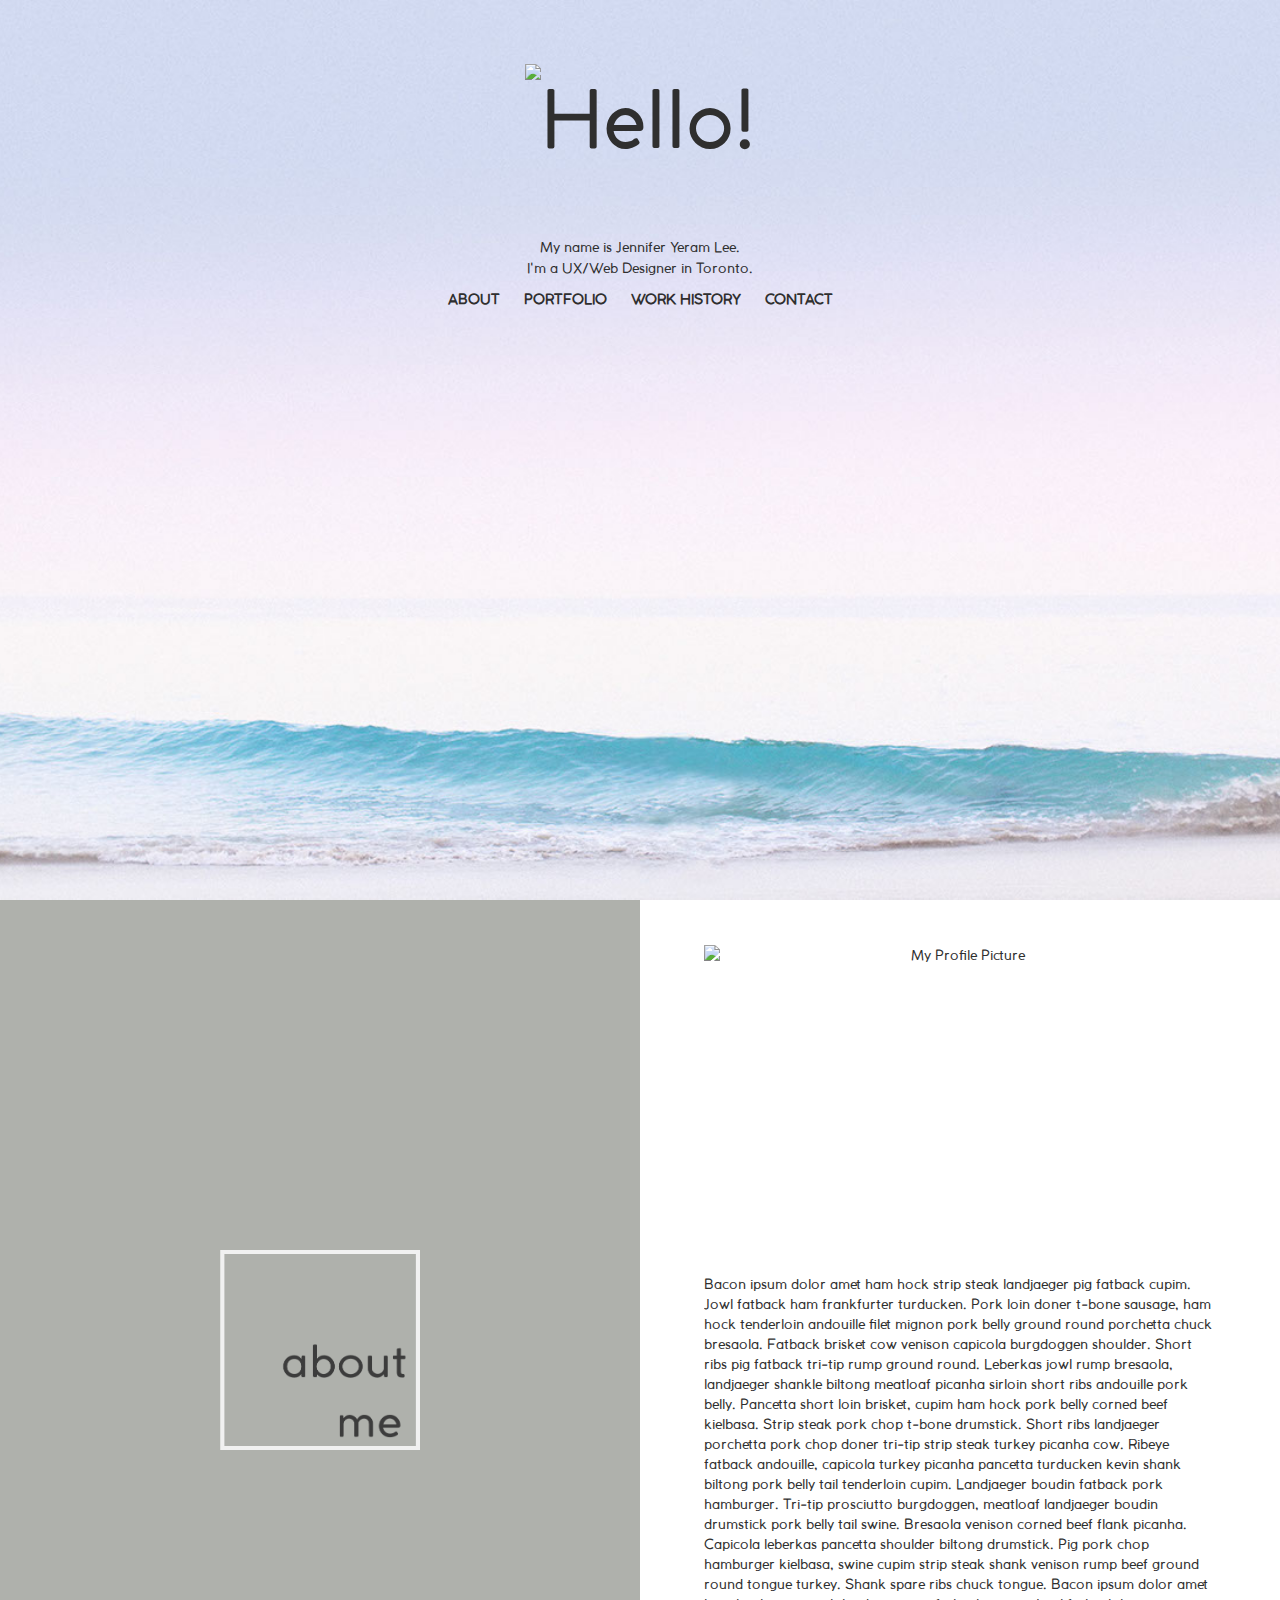
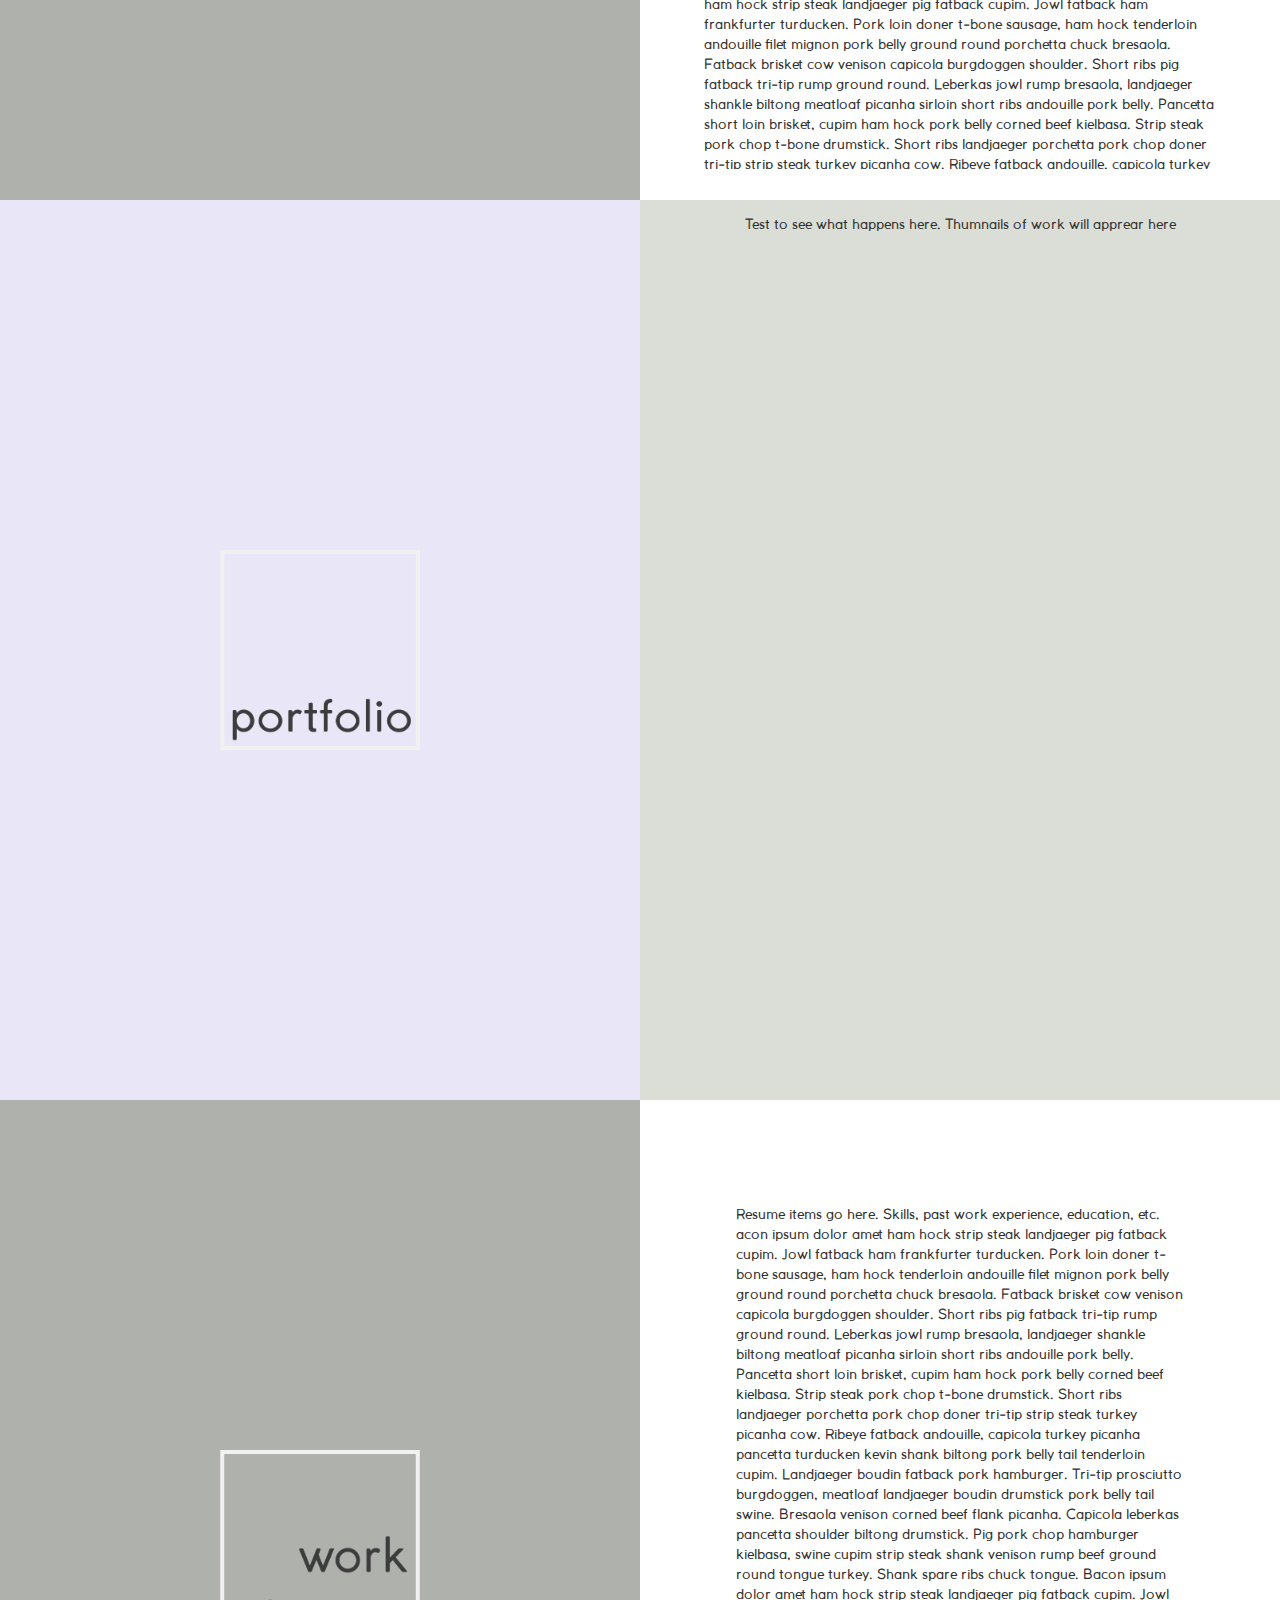
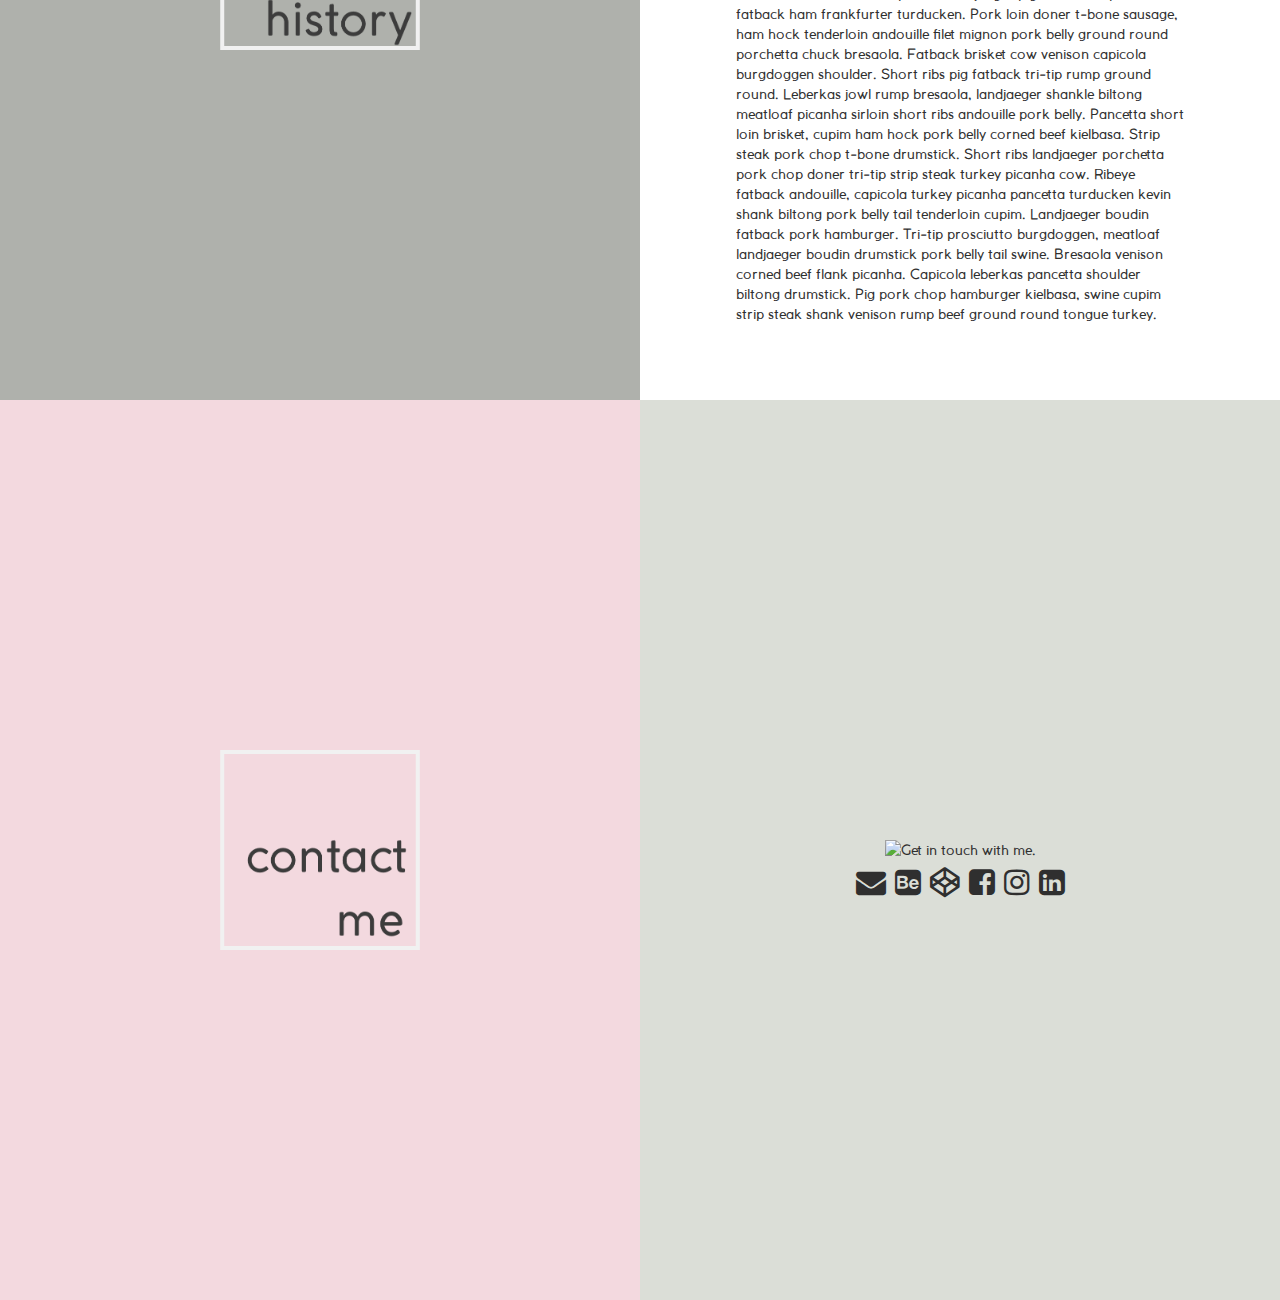
==== commit 855ff8f4: "JS for the Fixed Nav Bar" ====
--- a/index.html
+++ b/index.html
@@ -5,25 +5,39 @@
   <title>Jennifer Y Lee</title>
   <link rel="stylesheet" type="text/css" href="CSS/pwcss.css">
   <link rel="stylesheet" href="https://cdnjs.cloudflare.com/ajax/libs/font-awesome/4.6.3/css/font-awesome.min.css">
+  <script src="https://ajax.googleapis.com/ajax/libs/jquery/3.1.1/jquery.min.js"></script>
+  <script type="text/javascript" src="pwjavascript.js"></script>
 </head>
 
 
 <body>
 
+
+<!-- Fixed Nav Bar -->
+  <nav id="fixed-nav">
+    <a class="main-nav smoothscroll" href="#about-me">ABOUT</a>
+    <a class="main-nav smoothscroll" href="#portfolio">PORTFOLIO</a>
+    <a class="main-nav smoothscroll" href="#experience">WORK HISTORY</a>
+    <a class="main-nav smoothscroll" href="#contact">CONTACT</a>
+  </nav>
+
+<!-- End Fixed Nav Bar -->
+
+
 <div id="mainscreen">
   <header>
     <div id="intro">
-      <h1>Hello.</h1>
+      <img id="hellotext" src="images/hellotext.png" alt="Hello!">
       <p> My name is Jennifer Yeram Lee.<br>
           I'm a UX/Web Designer in Toronto.</p>
     </div>
   </header>
 
   <nav>
-   	<a class="main-nav" href="#about-me">ABOUT</a>
-   	<a class="main-nav" href="#portfolio">PORTFOLIO</a>
-  	<a class="main-nav" href="#experience">WORK HISTORY</a>
-  	<a class="main-nav" href="#contact">CONTACT</a>
+   	<a class="main-nav smoothscroll" href="#about-me">ABOUT</a>
+   	<a class="main-nav smoothscroll" href="#portfolio">PORTFOLIO</a>
+  	<a class="main-nav smoothscroll" href="#experience">WORK HISTORY</a>
+  	<a class="main-nav smoothscroll" href="#contact">CONTACT</a>
 	</nav>
 </div>
 
@@ -32,18 +46,12 @@
 <div id="about-me">
 	<div id="about-me-left">
       <img id="aboutmetext" src="images/aboutme-text.png" alt="About Me">
-      <nav class="second-nav">
-        <a class="bottom-nav" href="#mainscreen">TOP</a>
-        <a class="bottom-nav" href="#portfolio">PORTFOLIO</a>
-        <a class="bottom-nav" href="#experience">WORK HISTORY</a>
-        <a class="bottom-nav" href="#contact">CONTACT</a>
-      </nav>
 
-   </div>
+  </div>
 
 
   <div id="about-me-right">
-    <img id="myprofile" src="images/me-1.png" alt="My Profile Picture">
+    <img id="myprofile" src="images/me-2.png" alt="My Profile Picture">
     <p>Bacon ipsum dolor amet ham hock strip steak landjaeger pig fatback cupim. Jowl fatback ham frankfurter turducken. Pork loin
     doner t-bone sausage, ham hock tenderloin andouille filet mignon pork belly ground round porchetta chuck bresaola.
     Fatback brisket cow venison capicola burgdoggen shoulder. Short ribs pig fatback tri-tip rump ground round.
@@ -141,7 +149,7 @@
   </div>
 
   <div id="contact-right">
-    <h2>Get in touch with me.</h2>
+    <img id="getintouch" src="images/getintouch.png" alt="Get in touch with me.">
     <div id="contact-icons">
       <i class="fa fa-envelope"></i>
       <i class="fa fa-behance-square"></i>
--- a/CSS/pwcss.css
+++ b/CSS/pwcss.css
@@ -12,7 +12,7 @@
   color: #2F2F2F; /*#d9d8d6;*/
   font-weight: normal;
   text-align: center;
-  font-size: 13px;
+  font-size: 14px;
   background-image: url("../images/wave.jpg");
   background-color: #DBDED7;
   background-position: bottom;
@@ -24,31 +24,25 @@
 html,body{ margin:0; padding:0; height:100%; width:100%; }
 
 
-header h1 {
+#hellotext {
   font-size: 80px;
   font-weight: normal;
   color: #2F2F2F;
+  margin-top: 5%;
+  margin-bottom:5%;
 }
 
 header p {
   color: #2F2F2F;
   line-height: 1.5;
-
-}
-
+  margin: 0;
+}
 
 
 #mainscreen {
   height:100%;
   width:100%;
   overflow:hidden; /* or overflow:auto; if you want scrollbars */
-  /* if I want to use the wave image only for the main landing page.
-  background-image: url("../images/wave.jpg");
-  background-color: #DBDED7;
-  background-position: bottom;
-  background-size: cover;
-  background-repeat: no-repeat;
-  background-attachment: fixed;*/
 }
 
 #about-me {
@@ -74,6 +68,21 @@
   width:100%;
   overflow:hidden; /* or overflow:auto; if you want scrollbars */
 }
+
+
+/*Fixed Nav Bar*/
+
+#fixed-nav {
+  position: fixed;
+  top: 0;
+  left: 0;
+  z-index: 999;
+  width: 100%;
+  height: auto;
+  background-color: #f9fafc;
+  display: none;
+}
+/*End Fixed Nav Bar*/
 
 
 /*navigation bar*/
@@ -100,8 +109,6 @@
     width: 100%;
     background: #F7CCD6;
     text-decoration:none;
- /*    text-shadow: 2px 2px 5px #FFF;
-     cursor:pointer;*/
 }
 
 /*end navigatin bar*/
@@ -115,7 +122,7 @@
   display: block;
   position: absolute;
   bottom: 0;
-  left:25%;
+  text-align: center;
   }
 
 
@@ -179,21 +186,21 @@
 }
 
 #myprofile {
-  width: 150px;
-  height: 150px;
-  position: absolute;
-  top:10%;
-  left:15%;
+  width: 80%;
+  height: 30%;
+  position: absolute;
+  top:5%;
+  left:10%;
 }
 
 #about-me-right p{
   position: absolute;
-  top: 35%;
-  left:15%;
+  top: 40%;
+  left:10%;
   text-align: left;
   overflow: auto;
-  height: 50%;
-  width: 70%;
+  height: 55%;
+  width: 80%;
 }
 
 #portfolio-left {
@@ -294,13 +301,16 @@
   display: flex;
   align-items: center;
   justify-content: center;
-}
+  position:relative;
+}
+
 
 
 #contact-icons {
   font-size:30px;
-  position: absolute;
-  margin-top: 30px;
+  text-align: center;
+  position:absolute;
+  margin-top: 65px;
 }
 
 
